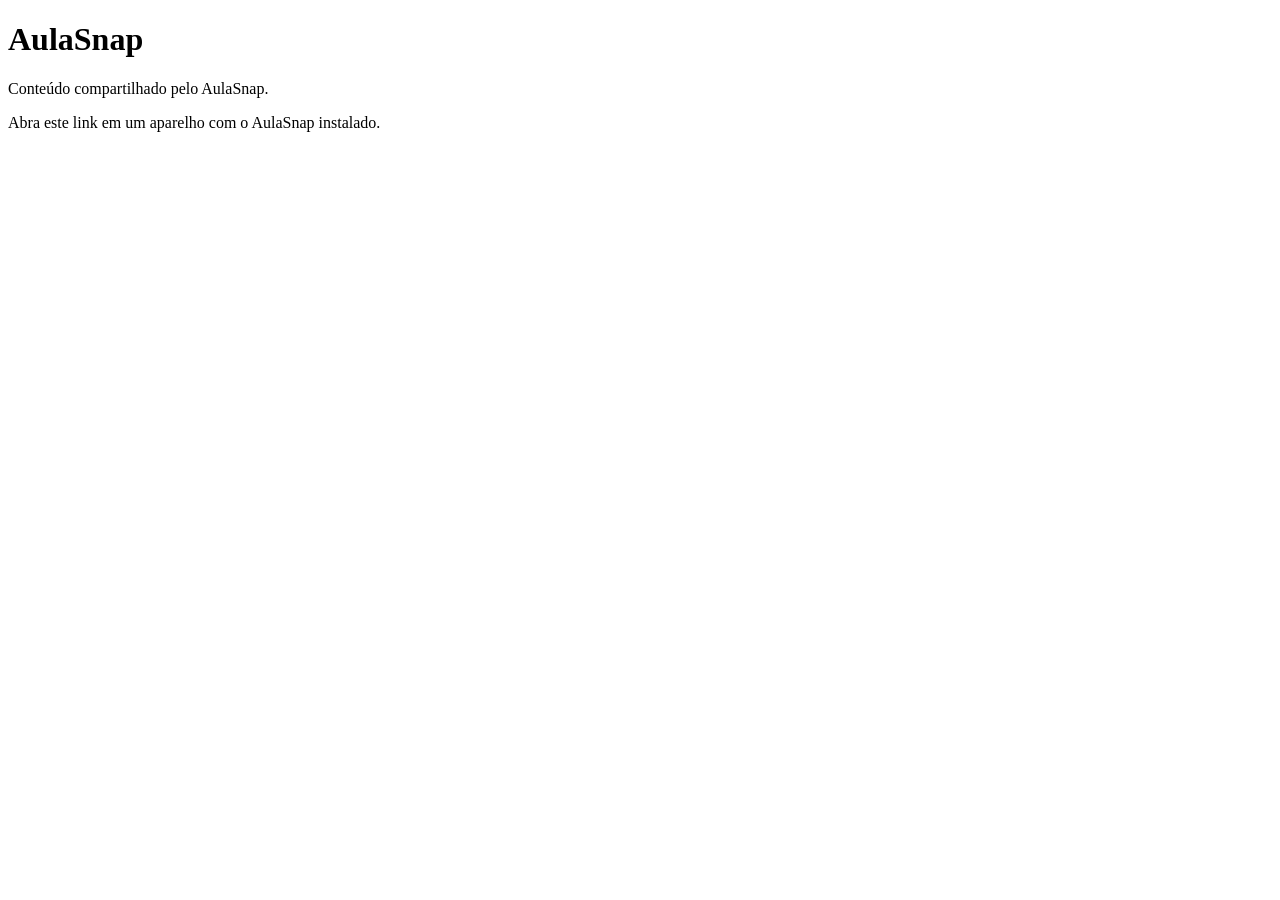
==== index.html @ 760d3a4e "Estrutura inicial para compartilhamento do app AulaSnap" ====
<!doctype html>
<html lang="pt-BR">

<head>
    <meta charset="utf-8">
    <meta name="viewport" content="width=device-width, initial-scale=1">
    <title>AulaSnap</title>
</head>

<body>
    <h1>AulaSnap</h1>
    <p>Conteúdo compartilhado pelo AulaSnap.</p>
    <p>Abra este link em um aparelho com o AulaSnap instalado.</p>
</body>

</html>
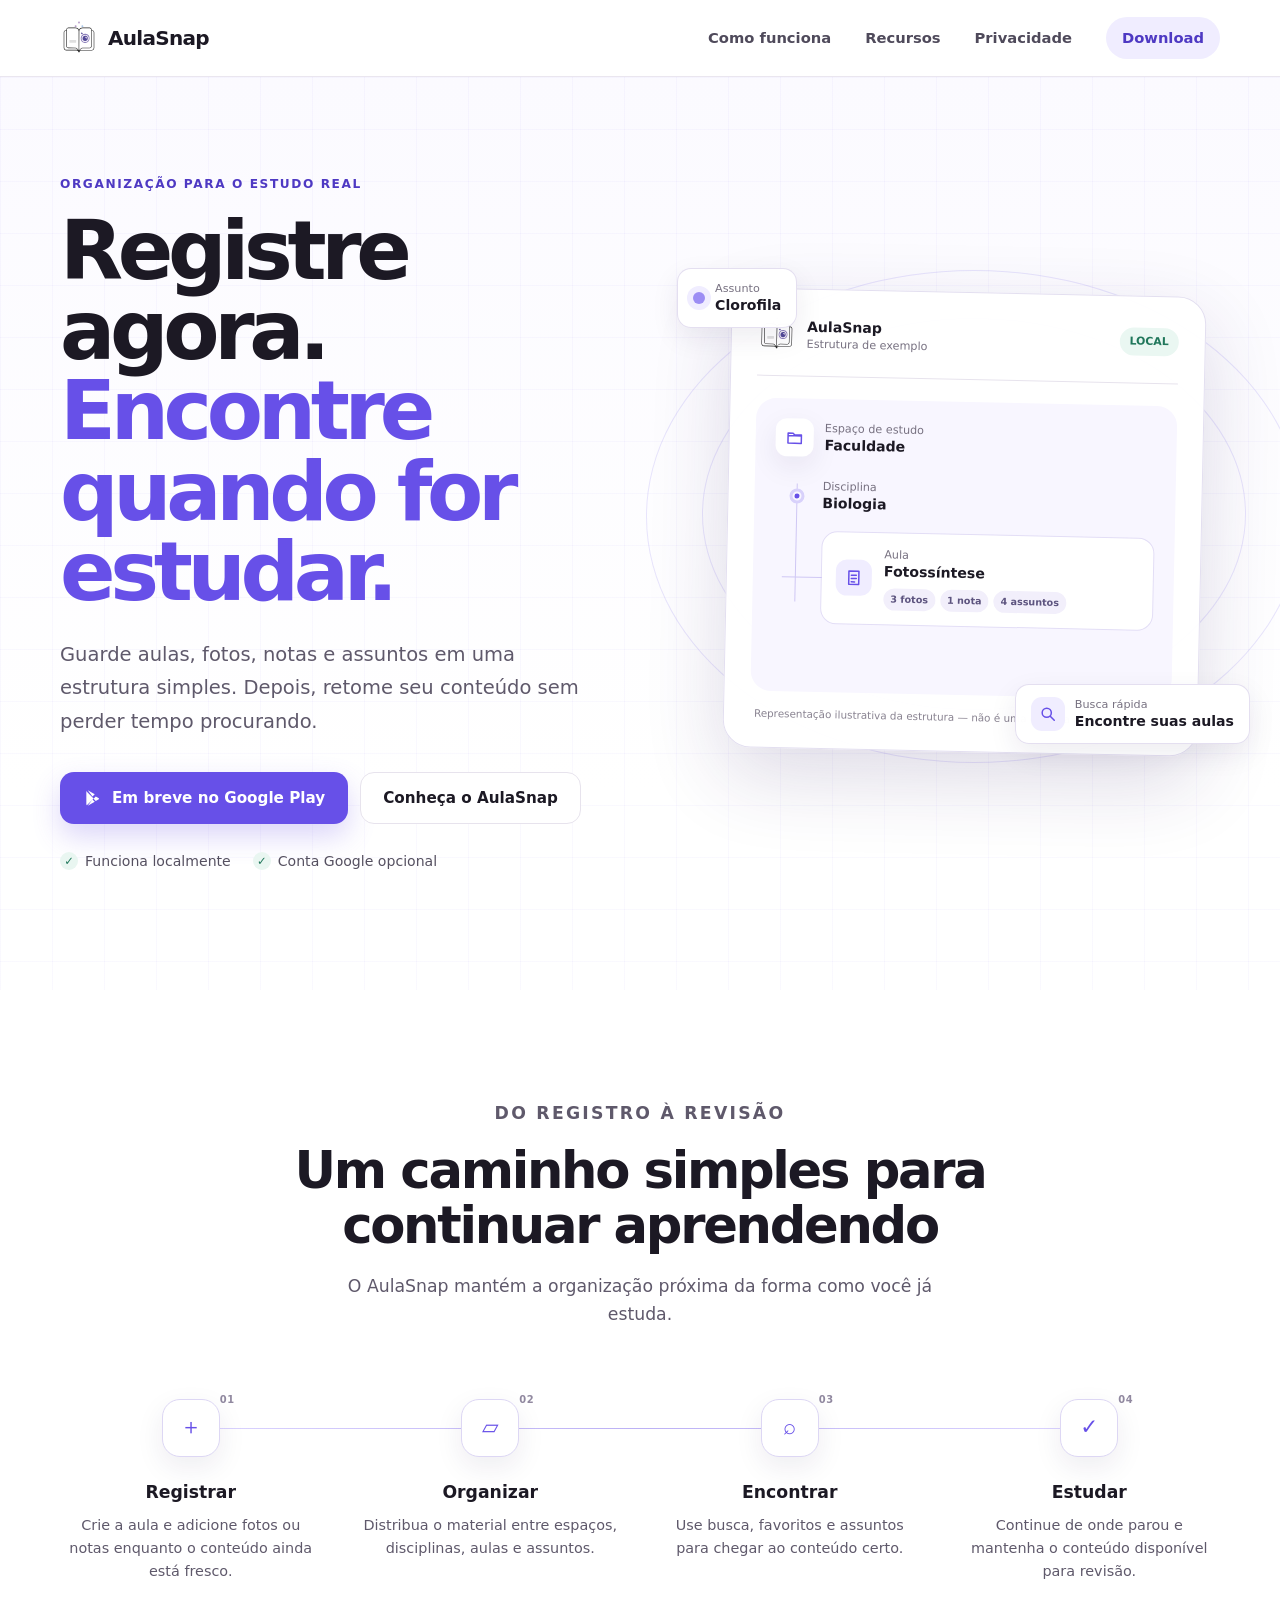
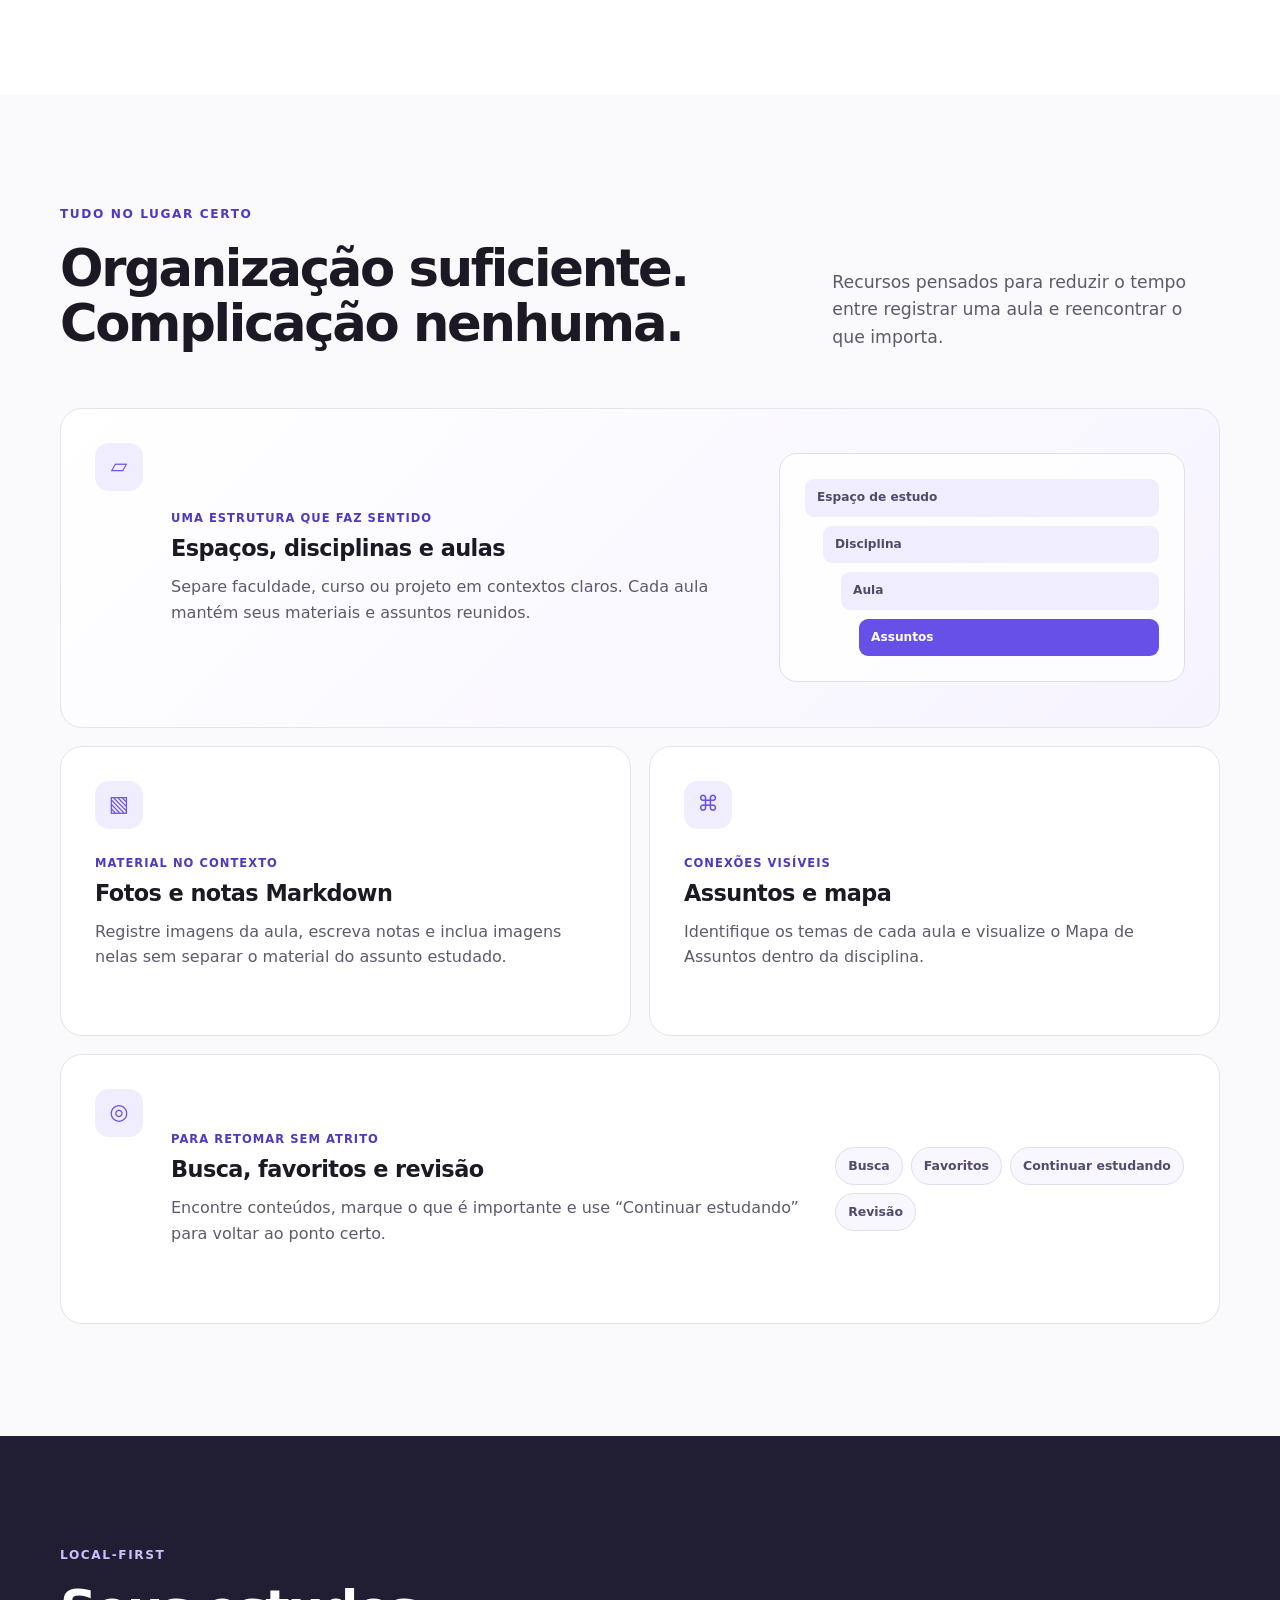
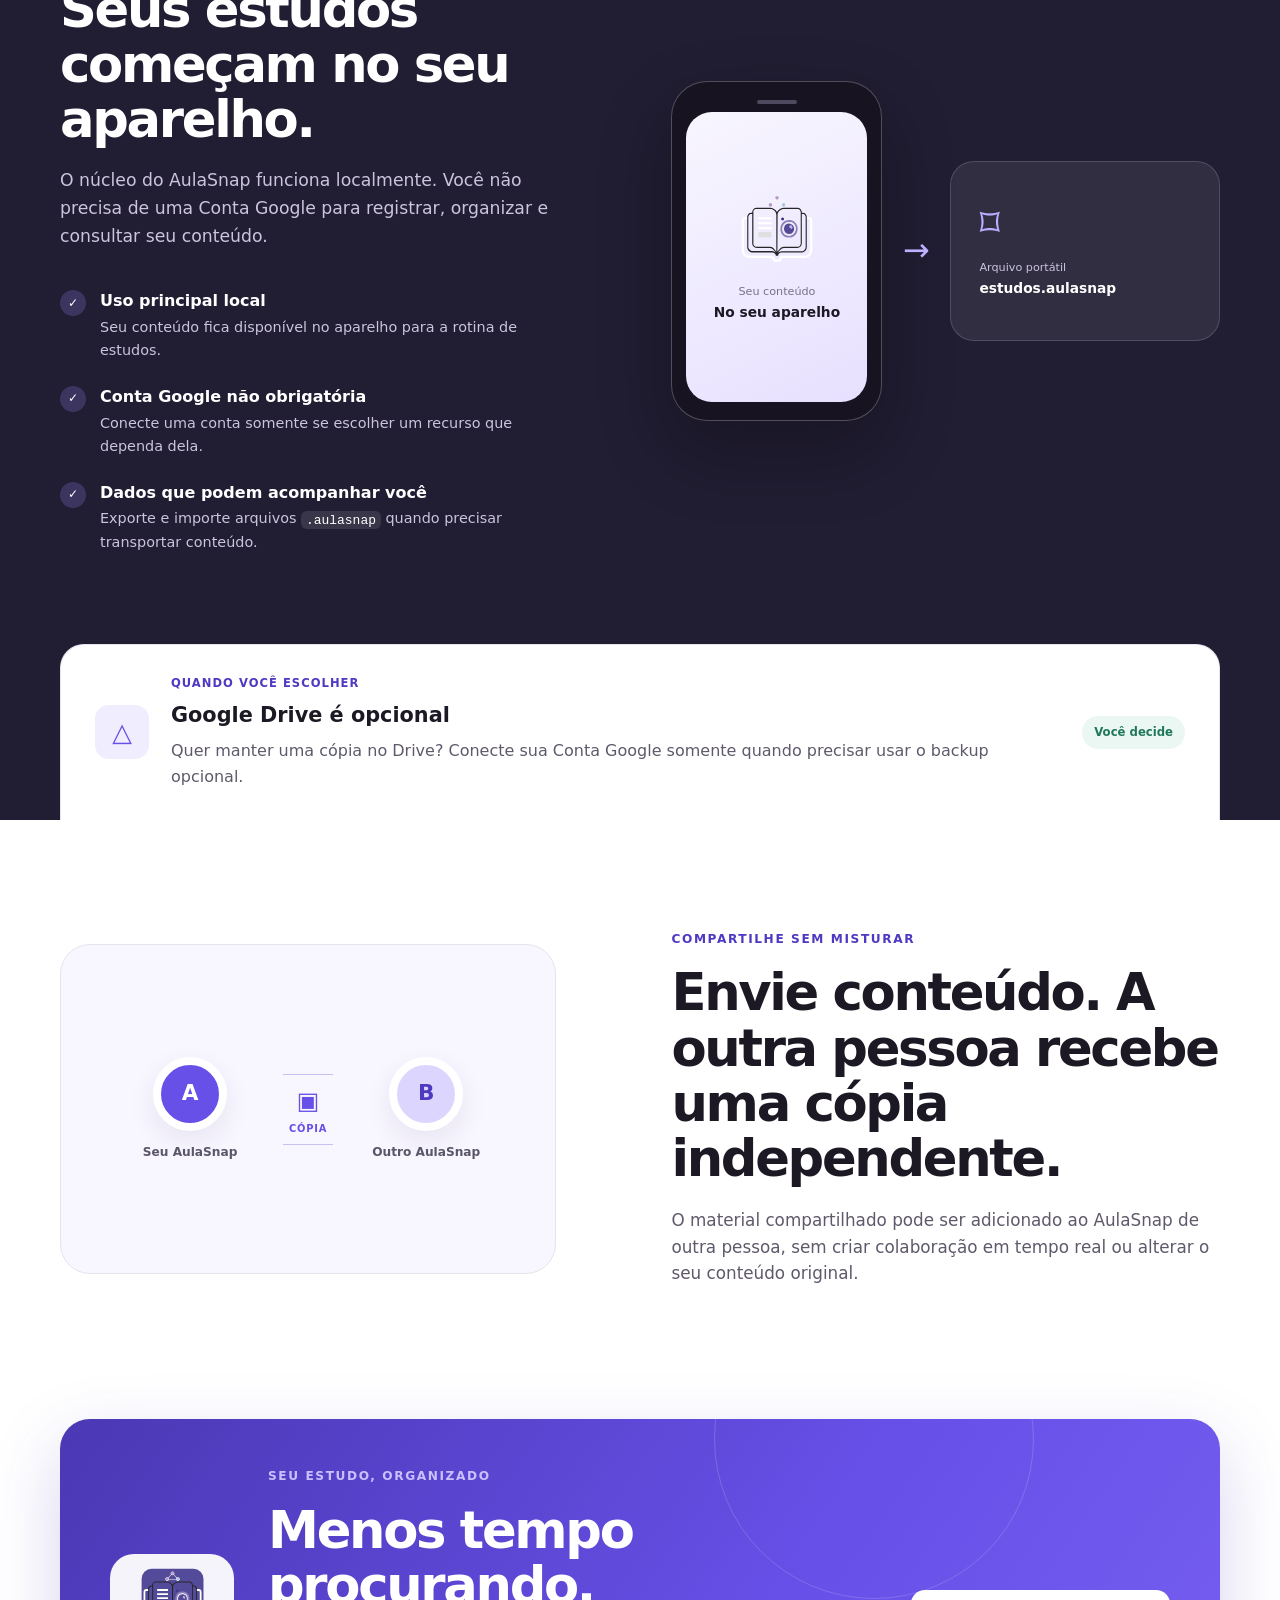
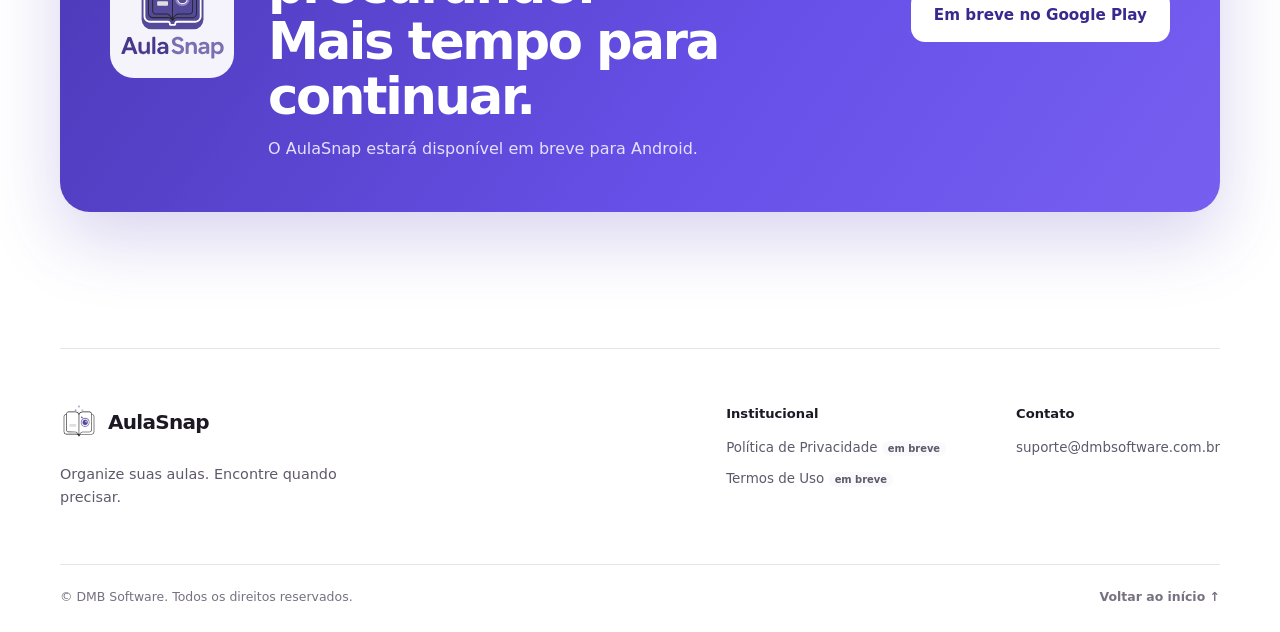
==== commit 7d4a2c68: "Cria landing page oficial do AulaSnap" ====
--- a/index.html
+++ b/index.html
@@ -1,16 +1,219 @@
 <!doctype html>
 <html lang="pt-BR">
-
 <head>
     <meta charset="utf-8">
     <meta name="viewport" content="width=device-width, initial-scale=1">
-    <title>AulaSnap</title>
+    <meta name="theme-color" content="#6750e8">
+    <meta name="description" content="AulaSnap organiza suas aulas, materiais e assuntos para você registrar rápido e encontrar tudo quando precisar estudar.">
+    <meta name="robots" content="index, follow">
+    <meta property="og:type" content="website">
+    <meta property="og:locale" content="pt_BR">
+    <meta property="og:site_name" content="AulaSnap">
+    <meta property="og:title" content="AulaSnap — Registre agora. Encontre quando for estudar.">
+    <meta property="og:description" content="Organize aulas, materiais e assuntos com simplicidade, no seu aparelho e sob o seu controle.">
+    <meta property="og:url" content="https://share.dmbsoftware.com.br/">
+    <link rel="canonical" href="https://share.dmbsoftware.com.br/">
+    <link rel="stylesheet" href="styles.css">
+    <title>AulaSnap — Suas aulas organizadas</title>
 </head>
-
 <body>
-    <h1>AulaSnap</h1>
-    <p>Conteúdo compartilhado pelo AulaSnap.</p>
-    <p>Abra este link em um aparelho com o AulaSnap instalado.</p>
+    <a class="skip-link" href="#conteudo">Pular para o conteúdo</a>
+
+    <header class="site-header">
+        <div class="container header-inner">
+            <a class="brand" href="#inicio" aria-label="AulaSnap — início">
+                <img src="s.%20titulo/SVG/Prancheta%201.svg" alt="" width="40" height="40">
+                <span>AulaSnap</span>
+            </a>
+            <nav class="site-nav" aria-label="Navegação principal">
+                <a href="#como-funciona">Como funciona</a>
+                <a href="#recursos">Recursos</a>
+                <a href="#privacidade">Privacidade</a>
+                <a class="nav-cta" href="#download">Download</a>
+            </nav>
+        </div>
+    </header>
+
+    <main id="conteudo">
+        <section class="hero" id="inicio" aria-labelledby="hero-title">
+            <div class="container hero-layout">
+                <div class="hero-copy">
+                    <p class="eyebrow">Organização para o estudo real</p>
+                    <h1 id="hero-title">Registre agora.<br><span>Encontre quando for estudar.</span></h1>
+                    <p class="hero-lead">Guarde aulas, fotos, notas e assuntos em uma estrutura simples. Depois, retome seu conteúdo sem perder tempo procurando.</p>
+                    <div class="hero-actions">
+                        <!-- Substituir por um link quando a URL oficial da Play Store estiver disponível. -->
+                        <span class="button button-primary store-cta" aria-label="AulaSnap estará disponível em breve no Google Play">
+                            <svg aria-hidden="true" viewBox="0 0 24 24"><path d="M4.6 3.2A2.4 2.4 0 0 0 4 4.9v14.2c0 .7.2 1.3.6 1.7l8.1-8.1-8.1-8.1v-1.4Zm10.7 12.3-2.6-2.6 2.6-2.8 3.2 1.9c.9.5.9 1.4 0 1.9l-3.2 1.8v-.2ZM5.7 21.3l8.4-4.8-2.7-2.7-5.7 7.5Zm8.4-13.8L5.7 2.7l5.7 7.5 2.7-2.7Z" fill="currentColor"/></svg>
+                            Em breve no Google Play
+                        </span>
+                        <a class="button button-secondary" href="#como-funciona">Conheça o AulaSnap</a>
+                    </div>
+                    <ul class="hero-notes" aria-label="Destaques">
+                        <li><span aria-hidden="true">✓</span> Funciona localmente</li>
+                        <li><span aria-hidden="true">✓</span> Conta Google opcional</li>
+                    </ul>
+                </div>
+
+                <div class="hero-visual" aria-label="Exemplo ilustrativo da organização de conteúdo no AulaSnap">
+                    <div class="orbit orbit-one" aria-hidden="true"></div>
+                    <div class="orbit orbit-two" aria-hidden="true"></div>
+                    <article class="study-preview">
+                        <div class="preview-header">
+                            <div class="preview-brand">
+                                <img src="s.%20titulo/SVG/Prancheta%201.svg" alt="" width="38" height="38">
+                                <div><strong>AulaSnap</strong><span>Estrutura de exemplo</span></div>
+                            </div>
+                            <span class="local-badge">Local</span>
+                        </div>
+                        <div class="study-space">
+                            <div class="space-heading">
+                                <span class="line-icon" aria-hidden="true">
+                                    <svg viewBox="0 0 24 24"><path d="M4 7h6l2 2h8v10H4V7Zm0 3h16"/></svg>
+                                </span>
+                                <div><span>Espaço de estudo</span><strong>Faculdade</strong></div>
+                            </div>
+                            <div class="content-tree">
+                                <div class="tree-item discipline-item">
+                                    <span class="tree-dot" aria-hidden="true"></span>
+                                    <div><span>Disciplina</span><strong>Biologia</strong></div>
+                                </div>
+                                <div class="tree-item lesson-item">
+                                    <span class="tree-line" aria-hidden="true"></span>
+                                    <span class="line-icon lesson-icon" aria-hidden="true">
+                                        <svg viewBox="0 0 24 24"><path d="M6 4h12v16H6V4Zm3 5h6m-6 4h6m-6 4h4"/></svg>
+                                    </span>
+                                    <div>
+                                        <span>Aula</span><strong>Fotossíntese</strong>
+                                        <div class="material-tags"><small>3 fotos</small><small>1 nota</small><small>4 assuntos</small></div>
+                                    </div>
+                                </div>
+                            </div>
+                        </div>
+                        <p class="preview-caption">Representação ilustrativa da estrutura — não é uma captura do aplicativo.</p>
+                    </article>
+                    <div class="floating-card floating-search" aria-hidden="true">
+                        <span class="line-icon"><svg viewBox="0 0 24 24"><circle cx="10.5" cy="10.5" r="5.5"/><path d="m15 15 4.5 4.5"/></svg></span>
+                        <div><span>Busca rápida</span><strong>Encontre suas aulas</strong></div>
+                    </div>
+                    <div class="floating-card floating-topic" aria-hidden="true">
+                        <i></i><div><span>Assunto</span><strong>Clorofila</strong></div>
+                    </div>
+                </div>
+            </div>
+        </section>
+
+        <section class="section workflow" id="como-funciona" aria-labelledby="workflow-title">
+            <div class="container">
+                <div class="section-heading centered-heading">
+                    <p class="eyebrow">Do registro à revisão</p>
+                    <h2 id="workflow-title">Um caminho simples para continuar aprendendo</h2>
+                    <p>O AulaSnap mantém a organização próxima da forma como você já estuda.</p>
+                </div>
+                <ol class="workflow-list">
+                    <li><span class="step-number">01</span><span class="step-icon" aria-hidden="true">＋</span><h3>Registrar</h3><p>Crie a aula e adicione fotos ou notas enquanto o conteúdo ainda está fresco.</p></li>
+                    <li><span class="step-number">02</span><span class="step-icon" aria-hidden="true">▱</span><h3>Organizar</h3><p>Distribua o material entre espaços, disciplinas, aulas e assuntos.</p></li>
+                    <li><span class="step-number">03</span><span class="step-icon" aria-hidden="true">⌕</span><h3>Encontrar</h3><p>Use busca, favoritos e assuntos para chegar ao conteúdo certo.</p></li>
+                    <li><span class="step-number">04</span><span class="step-icon" aria-hidden="true">✓</span><h3>Estudar</h3><p>Continue de onde parou e mantenha o conteúdo disponível para revisão.</p></li>
+                </ol>
+            </div>
+        </section>
+
+        <section class="section features" id="recursos" aria-labelledby="features-title">
+            <div class="container">
+                <div class="section-heading split-heading">
+                    <div><p class="eyebrow">Tudo no lugar certo</p><h2 id="features-title">Organização suficiente.<br>Complicação nenhuma.</h2></div>
+                    <p>Recursos pensados para reduzir o tempo entre registrar uma aula e reencontrar o que importa.</p>
+                </div>
+                <div class="feature-grid">
+                    <article class="feature-card feature-card-large">
+                        <span class="feature-icon" aria-hidden="true">▱</span>
+                        <div><p class="card-kicker">Uma estrutura que faz sentido</p><h3>Espaços, disciplinas e aulas</h3><p>Separe faculdade, curso ou projeto em contextos claros. Cada aula mantém seus materiais e assuntos reunidos.</p></div>
+                        <div class="hierarchy-visual" aria-hidden="true"><span>Espaço de estudo</span><span>Disciplina</span><span>Aula</span><span>Assuntos</span></div>
+                    </article>
+                    <article class="feature-card">
+                        <span class="feature-icon" aria-hidden="true">▧</span>
+                        <p class="card-kicker">Material no contexto</p><h3>Fotos e notas Markdown</h3><p>Registre imagens da aula, escreva notas e inclua imagens nelas sem separar o material do assunto estudado.</p>
+                    </article>
+                    <article class="feature-card">
+                        <span class="feature-icon" aria-hidden="true">⌘</span>
+                        <p class="card-kicker">Conexões visíveis</p><h3>Assuntos e mapa</h3><p>Identifique os temas de cada aula e visualize o Mapa de Assuntos dentro da disciplina.</p>
+                    </article>
+                    <article class="feature-card feature-card-wide">
+                        <span class="feature-icon" aria-hidden="true">◎</span>
+                        <div><p class="card-kicker">Para retomar sem atrito</p><h3>Busca, favoritos e revisão</h3><p>Encontre conteúdos, marque o que é importante e use “Continuar estudando” para voltar ao ponto certo.</p></div>
+                        <ul class="compact-list" aria-label="Recursos para retomar o estudo"><li>Busca</li><li>Favoritos</li><li>Continuar estudando</li><li>Revisão</li></ul>
+                    </article>
+                </div>
+            </div>
+        </section>
+
+        <section class="section privacy" id="privacidade" aria-labelledby="privacy-title">
+            <div class="container privacy-layout">
+                <div class="privacy-copy">
+                    <p class="eyebrow eyebrow-light">Local-first</p>
+                    <h2 id="privacy-title">Seus estudos começam no seu aparelho.</h2>
+                    <p class="privacy-lead">O núcleo do AulaSnap funciona localmente. Você não precisa de uma Conta Google para registrar, organizar e consultar seu conteúdo.</p>
+                    <ul class="check-list">
+                        <li><span aria-hidden="true">✓</span><div><strong>Uso principal local</strong><p>Seu conteúdo fica disponível no aparelho para a rotina de estudos.</p></div></li>
+                        <li><span aria-hidden="true">✓</span><div><strong>Conta Google não obrigatória</strong><p>Conecte uma conta somente se escolher um recurso que dependa dela.</p></div></li>
+                        <li><span aria-hidden="true">✓</span><div><strong>Dados que podem acompanhar você</strong><p>Exporte e importe arquivos <code>.aulasnap</code> quando precisar transportar conteúdo.</p></div></li>
+                    </ul>
+                </div>
+                <div class="data-visual" aria-label="Ilustração de um arquivo AulaSnap saindo do aparelho">
+                    <div class="phone-shape" aria-hidden="true"><i></i><div><img src="s.%20titulo/SVG/Prancheta%201.svg" alt="" width="74" height="74"><span>Seu conteúdo</span><strong>No seu aparelho</strong></div></div>
+                    <div class="transfer-arrow" aria-hidden="true">→</div>
+                    <div class="file-shape"><span class="file-icon" aria-hidden="true">⌑</span><small>Arquivo portátil</small><strong>estudos.aulasnap</strong></div>
+                </div>
+            </div>
+            <div class="container">
+                <aside class="drive-callout" aria-labelledby="drive-title">
+                    <span class="drive-icon" aria-hidden="true">△</span>
+                    <div><p class="card-kicker">Quando você escolher</p><h3 id="drive-title">Google Drive é opcional</h3><p>Quer manter uma cópia no Drive? Conecte sua Conta Google somente quando precisar usar o backup opcional.</p></div>
+                    <span class="optional-label">Você decide</span>
+                </aside>
+            </div>
+        </section>
+
+        <section class="section sharing" aria-labelledby="sharing-title">
+            <div class="container sharing-layout">
+                <div class="sharing-visual" aria-hidden="true">
+                    <div class="share-person"><span>A</span><small>Seu AulaSnap</small></div>
+                    <div class="copy-route"><i></i><b>▣</b><small>Cópia</small><i></i></div>
+                    <div class="share-person share-person-two"><span>B</span><small>Outro AulaSnap</small></div>
+                </div>
+                <div class="sharing-copy">
+                    <p class="eyebrow">Compartilhe sem misturar</p>
+                    <h2 id="sharing-title">Envie conteúdo. A outra pessoa recebe uma cópia independente.</h2>
+                    <p>O material compartilhado pode ser adicionado ao AulaSnap de outra pessoa, sem criar colaboração em tempo real ou alterar o seu conteúdo original.</p>
+                </div>
+            </div>
+        </section>
+
+        <section class="section final-cta" id="download" aria-labelledby="download-title">
+            <div class="container">
+                <div class="cta-panel">
+                    <img src="c.%20%20titulo/SVG/Prancheta%201.svg" alt="AulaSnap" width="126" height="126">
+                    <div><p class="eyebrow eyebrow-light">Seu estudo, organizado</p><h2 id="download-title">Menos tempo procurando.<br>Mais tempo para continuar.</h2><p>O AulaSnap estará disponível em breve para Android.</p></div>
+                    <!-- Substituir por um link quando a URL oficial da Play Store estiver disponível. -->
+                    <span class="button button-light store-cta">Em breve no Google Play</span>
+                </div>
+            </div>
+        </section>
+    </main>
+
+    <footer class="site-footer">
+        <div class="container footer-main">
+            <div class="footer-brand">
+                <a class="brand" href="#inicio" aria-label="AulaSnap — voltar ao início"><img src="s.%20titulo/SVG/Prancheta%201.svg" alt="" width="40" height="40"><span>AulaSnap</span></a>
+                <p>Organize suas aulas. Encontre quando precisar.</p>
+            </div>
+            <div class="footer-links" aria-label="Links institucionais">
+                <div><strong>Institucional</strong><span aria-disabled="true">Política de Privacidade <small>em breve</small></span><span aria-disabled="true">Termos de Uso <small>em breve</small></span></div>
+                <div><strong>Contato</strong><a href="mailto:suporte@dmbsoftware.com.br">suporte@dmbsoftware.com.br</a></div>
+            </div>
+        </div>
+        <div class="container footer-bottom"><p>© DMB Software. Todos os direitos reservados.</p><a href="#inicio">Voltar ao início <span aria-hidden="true">↑</span></a></div>
+    </footer>
 </body>
-
-</html>+</html>
--- a/styles.css
+++ b/styles.css
@@ -0,0 +1,380 @@
+:root {
+    --brand: #6750e8;
+    --brand-dark: #4e39c3;
+    --brand-deep: #38298e;
+    --brand-soft: #f0edff;
+    --brand-pale: #f8f6ff;
+    --ink: #1c1924;
+    --ink-soft: #5f596b;
+    --line: #e7e3ed;
+    --surface: #fff;
+    --surface-soft: #faf9fc;
+    --dark: #211d32;
+    --dark-soft: #cbc4dc;
+    --green: #20775b;
+    --shadow-sm: 0 10px 28px rgba(39, 29, 73, .08);
+    --shadow-lg: 0 28px 80px rgba(48, 34, 97, .16);
+    --radius: 22px;
+    --container: 1160px;
+}
+
+*, *::before, *::after { box-sizing: border-box; }
+html { scroll-behavior: smooth; scroll-padding-top: 88px; }
+body {
+    margin: 0;
+    color: var(--ink);
+    background: var(--surface);
+    font-family: Inter, ui-sans-serif, system-ui, -apple-system, BlinkMacSystemFont, "Segoe UI", sans-serif;
+    font-size: 16px;
+    line-height: 1.6;
+    -webkit-font-smoothing: antialiased;
+}
+img, svg { display: block; }
+img { max-width: 100%; }
+a { color: inherit; text-decoration: none; }
+p, h1, h2, h3 { margin-top: 0; }
+p:last-child { margin-bottom: 0; }
+ul, ol { margin: 0; padding: 0; }
+code {
+    padding: .14em .38em;
+    border-radius: 6px;
+    color: #fff;
+    background: rgba(255, 255, 255, .11);
+    font-family: ui-monospace, SFMono-Regular, Consolas, monospace;
+    font-size: .9em;
+}
+:focus-visible { outline: 3px solid #9d8dff; outline-offset: 4px; }
+
+.skip-link {
+    position: fixed;
+    z-index: 1000;
+    top: 12px;
+    left: 12px;
+    padding: 10px 16px;
+    border-radius: 10px;
+    color: #fff;
+    background: var(--brand-deep);
+    transform: translateY(-160%);
+    transition: transform 160ms ease;
+}
+.skip-link:focus { transform: translateY(0); }
+.container { width: min(calc(100% - 40px), var(--container)); margin-inline: auto; }
+.section { padding: 112px 0; }
+.eyebrow {
+    margin-bottom: 18px;
+    color: var(--brand-dark);
+    font-size: .76rem;
+    font-weight: 800;
+    letter-spacing: .13em;
+    line-height: 1.3;
+    text-transform: uppercase;
+}
+.eyebrow-light { color: #c9c0ff; }
+.section-heading h2, .sharing-copy h2, .privacy-copy h2, .cta-panel h2 {
+    margin-bottom: 20px;
+    font-size: clamp(2rem, 4vw, 3.6rem);
+    line-height: 1.08;
+    letter-spacing: -.045em;
+}
+.section-heading > p, .section-heading > div + p { color: var(--ink-soft); font-size: 1.08rem; }
+.centered-heading { max-width: 720px; margin: 0 auto 70px; text-align: center; }
+.centered-heading > p:last-child { max-width: 590px; margin-inline: auto; }
+.split-heading {
+    display: grid;
+    grid-template-columns: minmax(0, 1.25fr) minmax(280px, .7fr);
+    gap: 80px;
+    align-items: end;
+    margin-bottom: 56px;
+}
+.split-heading h2 { margin-bottom: 0; }
+
+/* Header */
+.site-header {
+    position: sticky;
+    z-index: 100;
+    top: 0;
+    border-bottom: 1px solid rgba(231, 227, 237, .88);
+    background: rgba(255, 255, 255, .92);
+    backdrop-filter: blur(14px);
+}
+.header-inner { display: flex; min-height: 76px; align-items: center; justify-content: space-between; gap: 30px; }
+.brand { display: inline-flex; align-items: center; gap: 10px; font-size: 1.25rem; font-weight: 820; letter-spacing: -.035em; }
+.brand img { width: 38px; height: 38px; object-fit: contain; }
+.site-nav { display: flex; align-items: center; gap: clamp(18px, 3vw, 34px); color: #4f4a5b; font-size: .92rem; font-weight: 650; }
+.site-nav a { transition: color 160ms ease, background-color 160ms ease; }
+.site-nav a:hover { color: var(--brand-dark); }
+.site-nav .nav-cta { padding: 9px 16px; border-radius: 999px; color: var(--brand-dark); background: var(--brand-soft); }
+.site-nav .nav-cta:hover { color: #fff; background: var(--brand); }
+
+/* Hero */
+.hero {
+    position: relative;
+    overflow: hidden;
+    padding: 100px 0 118px;
+    background:
+        linear-gradient(90deg, rgba(103, 80, 232, .035) 1px, transparent 1px),
+        linear-gradient(rgba(103, 80, 232, .035) 1px, transparent 1px),
+        linear-gradient(180deg, #fbfaff 0%, #fff 78%);
+    background-size: 52px 52px, 52px 52px, auto;
+}
+.hero-layout {
+    position: relative;
+    display: grid;
+    grid-template-columns: minmax(0, 1.03fr) minmax(420px, .97fr);
+    gap: clamp(60px, 8vw, 104px);
+    align-items: center;
+}
+.hero-copy { position: relative; z-index: 2; }
+.hero h1 {
+    max-width: 780px;
+    margin-bottom: 26px;
+    font-size: clamp(3rem, 6.4vw, 5.35rem);
+    font-weight: 820;
+    line-height: .98;
+    letter-spacing: -.065em;
+}
+.hero h1 span { color: var(--brand); }
+.hero-lead { max-width: 625px; margin-bottom: 34px; color: var(--ink-soft); font-size: clamp(1.05rem, 1.8vw, 1.22rem); line-height: 1.7; }
+.hero-actions { display: flex; flex-wrap: wrap; gap: 12px; align-items: center; }
+.button {
+    display: inline-flex;
+    min-height: 52px;
+    align-items: center;
+    justify-content: center;
+    gap: 9px;
+    padding: 13px 22px;
+    border: 1px solid transparent;
+    border-radius: 14px;
+    font-size: .95rem;
+    font-weight: 750;
+    line-height: 1.2;
+}
+.button svg { width: 20px; height: 20px; }
+a.button { transition: color 160ms ease, border-color 160ms ease, background-color 160ms ease, transform 160ms ease; }
+a.button:hover { transform: translateY(-2px); }
+.button-primary { color: #fff; background: var(--brand); box-shadow: 0 12px 28px rgba(103, 80, 232, .24); }
+.button-secondary { border-color: var(--line); color: var(--ink); background: #fff; }
+.button-secondary:hover { border-color: #c8bee9; color: var(--brand-dark); }
+.store-cta { cursor: default; user-select: none; }
+.hero-notes { display: flex; flex-wrap: wrap; gap: 22px; margin-top: 26px; color: #555060; font-size: .88rem; list-style: none; }
+.hero-notes li { display: flex; align-items: center; gap: 7px; }
+.hero-notes li > span { display: grid; width: 18px; height: 18px; place-items: center; border-radius: 50%; color: var(--green); background: #e9f6f1; font-size: .72rem; font-weight: 900; }
+
+.hero-visual { position: relative; min-height: 530px; }
+.orbit { position: absolute; border: 1px solid rgba(103, 80, 232, .14); border-radius: 50%; }
+.orbit-one { inset: 2% -16% 5% -12%; }
+.orbit-two { inset: 11% -5% 15% -1%; }
+.study-preview {
+    position: absolute;
+    z-index: 2;
+    inset: 32px 18px 38px 20px;
+    display: flex;
+    flex-direction: column;
+    padding: 26px;
+    border: 1px solid #e3dff0;
+    border-radius: 28px;
+    background: rgba(255, 255, 255, .97);
+    box-shadow: var(--shadow-lg);
+    transform: rotate(1.2deg);
+}
+.preview-header { display: flex; align-items: center; justify-content: space-between; gap: 16px; padding-bottom: 22px; border-bottom: 1px solid var(--line); }
+.preview-brand, .space-heading { display: flex; align-items: center; gap: 11px; }
+.preview-brand img { width: 38px; height: 38px; }
+.preview-brand div, .space-heading div, .tree-item > div, .floating-card div { display: flex; flex-direction: column; }
+.preview-brand strong, .space-heading strong, .tree-item strong, .floating-card strong { font-size: .88rem; line-height: 1.35; }
+.preview-brand span, .space-heading div span, .tree-item > div > span, .floating-card div span { color: #777181; font-size: .7rem; line-height: 1.35; }
+.local-badge { padding: 5px 10px; border-radius: 999px; color: var(--green); background: #eaf7f2; font-size: .68rem; font-weight: 800; text-transform: uppercase; }
+.study-space { flex: 1; margin-top: 22px; padding: 20px; border-radius: 20px; background: var(--brand-pale); }
+.line-icon { display: grid; flex: 0 0 auto; width: 38px; height: 38px; place-items: center; border-radius: 11px; color: var(--brand); background: #fff; box-shadow: var(--shadow-sm); }
+.line-icon svg { width: 20px; height: 20px; fill: none; stroke: currentColor; stroke-linecap: round; stroke-linejoin: round; stroke-width: 1.8; }
+.content-tree { position: relative; margin: 22px 0 0 18px; padding-left: 30px; }
+.content-tree::before { position: absolute; top: 5px; bottom: 22px; left: 4px; width: 1px; background: #cfc7f4; content: ""; }
+.tree-item { position: relative; display: flex; align-items: center; gap: 12px; }
+.tree-dot { position: absolute; left: -30px; width: 9px; height: 9px; border: 2px solid var(--brand-pale); border-radius: 50%; background: var(--brand); box-shadow: 0 0 0 3px #d8d1fb; }
+.lesson-item { margin-top: 18px; padding: 14px; border: 1px solid #e3def6; border-radius: 16px; background: #fff; }
+.tree-line { position: absolute; top: 50%; left: -40px; width: 40px; height: 1px; background: #cfc7f4; }
+.lesson-icon { width: 36px; height: 36px; box-shadow: none; background: var(--brand-soft); }
+.material-tags { display: flex; flex-wrap: wrap; gap: 5px; margin-top: 7px; }
+.material-tags small { padding: 3px 7px; border-radius: 999px; color: #5d547f; background: #f2effb; font-size: .6rem; font-weight: 700; }
+.preview-caption { margin: 15px 4px 0; color: #898391; font-size: .65rem; line-height: 1.4; }
+.floating-card { position: absolute; z-index: 3; display: flex; align-items: center; gap: 10px; padding: 12px 15px; border: 1px solid rgba(226, 220, 239, .9); border-radius: 14px; background: rgba(255, 255, 255, .98); box-shadow: var(--shadow-sm); }
+.floating-card strong { white-space: nowrap; }
+.floating-card .line-icon { width: 34px; height: 34px; background: var(--brand-soft); box-shadow: none; }
+.floating-search { right: -30px; bottom: 46px; }
+.floating-topic { top: 8px; left: -30px; }
+.floating-topic i { width: 12px; height: 12px; border-radius: 50%; background: #9c8df4; box-shadow: 0 0 0 6px var(--brand-soft); }
+
+/* Workflow */
+.workflow-list { position: relative; display: grid; grid-template-columns: repeat(4, 1fr); gap: 38px; list-style: none; }
+.workflow-list::before { position: absolute; top: 29px; right: 11%; left: 11%; height: 1px; background: linear-gradient(90deg, #dcd5ff, #bcb1f5, #dcd5ff); content: ""; }
+.workflow-list li { position: relative; text-align: center; }
+.step-number { position: absolute; top: -7px; right: calc(50% - 44px); color: #9189a0; font-size: .62rem; font-weight: 850; letter-spacing: .06em; }
+.step-icon { position: relative; display: grid; width: 58px; height: 58px; margin: 0 auto 22px; place-items: center; border: 1px solid #ddd7f4; border-radius: 18px; color: var(--brand); background: #fff; box-shadow: var(--shadow-sm); font-size: 1.35rem; font-weight: 500; }
+.workflow-list h3 { margin-bottom: 8px; font-size: 1.08rem; }
+.workflow-list p { margin-bottom: 0; color: var(--ink-soft); font-size: .9rem; }
+
+/* Features */
+.features { background: var(--surface-soft); }
+.feature-grid { display: grid; grid-template-columns: repeat(2, minmax(0, 1fr)); gap: 18px; }
+.feature-card { min-height: 290px; padding: 34px; border: 1px solid var(--line); border-radius: var(--radius); background: #fff; }
+.feature-card h3 { margin-bottom: 12px; font-size: 1.4rem; line-height: 1.25; letter-spacing: -.025em; }
+.feature-card p:last-child { color: var(--ink-soft); }
+.feature-icon, .drive-icon { display: grid; width: 48px; height: 48px; margin-bottom: 26px; place-items: center; border-radius: 14px; color: var(--brand); background: var(--brand-soft); font-size: 1.35rem; }
+.card-kicker { margin-bottom: 8px; color: var(--brand-dark) !important; font-size: .72rem; font-weight: 800; letter-spacing: .09em; line-height: 1.4; text-transform: uppercase; }
+.feature-card-large { display: grid; min-height: 320px; grid-column: 1 / -1; grid-template-columns: auto minmax(0, 1fr) minmax(280px, .7fr); gap: 28px; align-items: center; background: linear-gradient(135deg, #fff, #f6f3ff); }
+.feature-card-large .feature-icon, .feature-card-wide .feature-icon { align-self: start; }
+.hierarchy-visual { display: flex; flex-direction: column; align-items: flex-start; gap: 9px; padding: 25px; border: 1px solid #e1dcf2; border-radius: 18px; background: rgba(255, 255, 255, .8); }
+.hierarchy-visual span { width: calc(100% - var(--indent, 0px)); margin-left: var(--indent, 0px); padding: 9px 12px; border-radius: 9px; color: #514a67; background: var(--brand-soft); font-size: .76rem; font-weight: 720; }
+.hierarchy-visual span:nth-child(2) { --indent: 18px; }
+.hierarchy-visual span:nth-child(3) { --indent: 36px; }
+.hierarchy-visual span:nth-child(4) { --indent: 54px; color: #fff; background: var(--brand); }
+.feature-card-wide { display: grid; min-height: 270px; grid-column: 1 / -1; grid-template-columns: auto minmax(0, 1fr) minmax(250px, .55fr); gap: 28px; align-items: center; }
+.compact-list { display: flex; flex-wrap: wrap; gap: 8px; list-style: none; }
+.compact-list li { padding: 8px 12px; border: 1px solid #e2ddf1; border-radius: 999px; color: #534b69; background: var(--brand-pale); font-size: .78rem; font-weight: 680; }
+
+/* Local-first */
+.privacy { padding-bottom: 0; color: #fff; background: var(--dark); }
+.privacy-layout { display: grid; grid-template-columns: minmax(0, .95fr) minmax(420px, 1.05fr); gap: clamp(60px, 9vw, 120px); align-items: center; }
+.privacy-lead { max-width: 620px; margin-bottom: 38px; color: var(--dark-soft); font-size: 1.08rem; }
+.check-list { display: grid; gap: 22px; list-style: none; }
+.check-list li { display: flex; gap: 14px; align-items: flex-start; }
+.check-list li > span { display: grid; flex: 0 0 auto; width: 26px; height: 26px; margin-top: 2px; place-items: center; border-radius: 50%; background: rgba(157, 141, 255, .22); font-size: .76rem; font-weight: 900; }
+.check-list strong { display: block; margin-bottom: 2px; }
+.check-list p { color: var(--dark-soft); font-size: .9rem; }
+.data-visual { display: grid; grid-template-columns: .9fr 68px 1.15fr; align-items: center; }
+.phone-shape { min-height: 340px; padding: 14px; border: 1px solid rgba(255, 255, 255, .25); border-radius: 36px; background: #171321; box-shadow: 0 30px 70px rgba(0, 0, 0, .25); }
+.phone-shape > i { display: block; width: 40px; height: 4px; margin: 4px auto 8px; border-radius: 999px; background: #4f4960; }
+.phone-shape > div { display: flex; height: 290px; flex-direction: column; align-items: center; justify-content: center; border-radius: 26px; color: var(--ink); background: linear-gradient(155deg, #f8f6ff, #e7e0ff); text-align: center; }
+.phone-shape img { width: 74px; height: 74px; margin-bottom: 18px; }
+.phone-shape span, .file-shape small { color: #777181; font-size: .7rem; }
+.phone-shape strong, .file-shape strong { font-size: .86rem; }
+.transfer-arrow { color: #bdb2ff; font-size: 2rem; text-align: center; }
+.file-shape { display: flex; min-height: 180px; flex-direction: column; align-items: flex-start; justify-content: center; padding: 28px; border: 1px solid rgba(255, 255, 255, .15); border-radius: 24px; background: rgba(255, 255, 255, .08); }
+.file-icon { margin-bottom: 16px; color: #b9adff; font-size: 2.5rem; line-height: 1; }
+.file-shape small { color: var(--dark-soft); }
+.file-shape strong { max-width: 100%; overflow-wrap: anywhere; color: #fff; }
+.drive-callout { display: grid; grid-template-columns: auto 1fr auto; gap: 22px; align-items: center; margin-top: 90px; padding: 30px 34px; border: 1px solid var(--line); border-bottom: 0; border-radius: 24px 24px 0 0; color: var(--ink); background: #fff; }
+.drive-icon { width: 54px; height: 54px; margin-bottom: 0; font-size: 1.6rem; }
+.drive-callout h3 { margin-bottom: 6px; font-size: 1.3rem; }
+.drive-callout p:last-child { color: var(--ink-soft); }
+.optional-label { padding: 7px 12px; border-radius: 999px; color: var(--green); background: #eaf7f2; font-size: .73rem; font-weight: 800; white-space: nowrap; }
+
+/* Sharing */
+.sharing-layout { display: grid; grid-template-columns: minmax(380px, .95fr) minmax(0, 1.05fr); gap: clamp(60px, 9vw, 120px); align-items: center; }
+.sharing-visual { display: grid; grid-template-columns: 1fr auto 1fr; align-items: center; min-height: 330px; padding: 36px; border: 1px solid var(--line); border-radius: 30px; background: var(--brand-pale); }
+.share-person { display: flex; flex-direction: column; align-items: center; gap: 12px; color: #5b5568; text-align: center; }
+.share-person > span { display: grid; width: 74px; height: 74px; place-items: center; border: 8px solid #fff; border-radius: 50%; color: #fff; background: var(--brand); box-shadow: var(--shadow-sm); font-size: 1.35rem; font-weight: 800; }
+.share-person small { font-size: .76rem; font-weight: 700; }
+.share-person-two > span { color: var(--brand-dark); background: #dcd6ff; }
+.copy-route { display: flex; flex-direction: column; align-items: center; color: var(--brand); }
+.copy-route i { width: 50px; height: 1px; margin: 7px 0; background: #c8c0f3; }
+.copy-route b { font-size: 1.5rem; }
+.copy-route small { font-size: .62rem; font-weight: 800; letter-spacing: .08em; text-transform: uppercase; }
+.sharing-copy p:last-child { max-width: 620px; color: var(--ink-soft); font-size: 1.05rem; }
+
+/* CTA and footer */
+.final-cta { padding-top: 20px; }
+.cta-panel { position: relative; display: grid; grid-template-columns: auto minmax(0, 1fr) auto; gap: 34px; align-items: center; overflow: hidden; padding: 50px; border-radius: 30px; color: #fff; background: linear-gradient(125deg, #4a38b4, #6750e8 60%, #765ff0); box-shadow: 0 26px 70px rgba(76, 55, 183, .22); }
+.cta-panel::after { position: absolute; top: -140px; right: 16%; width: 320px; height: 320px; border: 1px solid rgba(255, 255, 255, .16); border-radius: 50%; content: ""; }
+.cta-panel > img { position: relative; z-index: 1; width: 124px; height: 124px; padding: 8px; border-radius: 24px; background: rgba(255, 255, 255, .94); object-fit: contain; }
+.cta-panel > div, .cta-panel > .button { position: relative; z-index: 1; }
+.cta-panel h2 { margin-bottom: 12px; font-size: clamp(2rem, 4vw, 3.2rem); }
+.cta-panel p:last-child { color: #e5e0ff; }
+.button-light { color: var(--brand-deep); background: #fff; white-space: nowrap; }
+.site-footer { padding-top: 24px; }
+.footer-main { display: flex; justify-content: space-between; gap: 60px; padding-top: 54px; padding-bottom: 54px; border-top: 1px solid var(--line); }
+.footer-brand > p { max-width: 300px; margin: 15px 0 0; color: var(--ink-soft); font-size: .9rem; }
+.footer-links { display: grid; grid-template-columns: repeat(2, auto); gap: 70px; }
+.footer-links > div { display: flex; flex-direction: column; align-items: flex-start; gap: 10px; }
+.footer-links strong { margin-bottom: 3px; font-size: .82rem; }
+.footer-links a, .footer-links span { color: var(--ink-soft); font-size: .84rem; }
+.footer-links a:hover { color: var(--brand-dark); text-decoration: underline; text-underline-offset: 3px; }
+.footer-links small { padding: 2px 6px; border-radius: 999px; background: var(--surface-soft); font-size: .62rem; font-weight: 700; }
+.footer-bottom { display: flex; align-items: center; justify-content: space-between; gap: 30px; padding-top: 22px; padding-bottom: 26px; border-top: 1px solid var(--line); color: #777181; font-size: .78rem; }
+.footer-bottom p { margin: 0; }
+.footer-bottom a { font-weight: 700; }
+.footer-bottom a:hover { color: var(--brand-dark); }
+
+@media (max-width: 980px) {
+    .section { padding: 90px 0; }
+    .hero { padding-top: 76px; }
+    .hero-layout, .privacy-layout, .sharing-layout { grid-template-columns: 1fr; }
+    .hero-copy { max-width: 760px; }
+    .hero-visual { width: min(100%, 600px); margin-inline: auto; }
+    .workflow-list { grid-template-columns: repeat(2, 1fr); gap: 52px 30px; }
+    .workflow-list::before { display: none; }
+    .feature-card-large, .feature-card-wide { grid-template-columns: auto minmax(0, 1fr); }
+    .hierarchy-visual, .compact-list { grid-column: 2; }
+    .privacy-layout, .sharing-layout { gap: 70px; }
+    .data-visual, .sharing-visual { width: min(100%, 620px); margin-inline: auto; }
+    .sharing-copy { max-width: 720px; }
+    .cta-panel { grid-template-columns: auto 1fr; }
+    .cta-panel .button { grid-column: 2; justify-self: start; }
+}
+
+@media (max-width: 760px) {
+    .container { width: min(calc(100% - 32px), var(--container)); }
+    .header-inner { min-height: 68px; }
+    .site-nav a:not(.nav-cta) { display: none; }
+    .site-nav .nav-cta { padding: 8px 14px; }
+    .hero { padding: 64px 0 88px; background-size: 38px 38px, 38px 38px, auto; }
+    .hero-layout { gap: 58px; }
+    .hero h1 { font-size: clamp(2.75rem, 13vw, 4.6rem); }
+    .hero-visual { min-height: 490px; }
+    .study-preview { inset: 24px 6px 42px; padding: 20px; }
+    .floating-search { right: -4px; }
+    .floating-topic { left: -4px; }
+    .split-heading { grid-template-columns: 1fr; gap: 18px; }
+    .feature-grid { grid-template-columns: 1fr; }
+    .feature-card-large, .feature-card-wide { grid-column: auto; grid-template-columns: 1fr; }
+    .feature-card-large .feature-icon, .feature-card-wide .feature-icon { margin-bottom: 0; }
+    .hierarchy-visual, .compact-list { grid-column: auto; }
+    .drive-callout { grid-template-columns: auto 1fr; }
+    .optional-label { grid-column: 2; justify-self: start; }
+    .cta-panel { grid-template-columns: 1fr; padding: 38px; }
+    .cta-panel > img { width: 104px; height: 104px; }
+    .cta-panel .button { grid-column: auto; }
+    .footer-main { flex-direction: column; }
+}
+
+@media (max-width: 560px) {
+    .section { padding: 72px 0; }
+    .brand { font-size: 1.12rem; }
+    .brand img { width: 34px; height: 34px; }
+    .hero-actions { align-items: stretch; flex-direction: column; }
+    .hero-actions .button { width: 100%; }
+    .hero-notes { align-items: flex-start; flex-direction: column; gap: 10px; }
+    .hero-visual { min-height: 510px; }
+    .preview-header { align-items: flex-start; }
+    .study-preview { inset-inline: 0; }
+    .study-space { padding: 16px; }
+    .content-tree { margin-left: 12px; padding-left: 22px; }
+    .tree-dot { left: -22px; }
+    .tree-line { left: -32px; width: 32px; }
+    .floating-card { display: none; }
+    .workflow-list { grid-template-columns: 1fr; gap: 46px; }
+    .workflow-list li { max-width: 360px; margin-inline: auto; }
+    .feature-card { min-height: 0; padding: 26px; }
+    .data-visual { grid-template-columns: 1fr; gap: 0; }
+    .phone-shape { width: min(240px, 80%); margin-inline: auto; }
+    .transfer-arrow { height: 70px; line-height: 70px; transform: rotate(90deg); }
+    .file-shape { min-height: 150px; }
+    .drive-callout { grid-template-columns: 1fr; margin-top: 70px; padding: 28px; }
+    .optional-label { grid-column: auto; }
+    .sharing-visual { min-height: 260px; padding: 24px 14px; }
+    .share-person > span { width: 58px; height: 58px; border-width: 6px; }
+    .copy-route i { width: 26px; }
+    .cta-panel { padding: 30px 24px; }
+    .cta-panel .button { width: 100%; white-space: normal; text-align: center; }
+    .footer-links { grid-template-columns: 1fr; gap: 34px; }
+    .footer-bottom { align-items: flex-start; flex-direction: column; gap: 12px; }
+}
+
+@media (prefers-reduced-motion: reduce) {
+    *, *::before, *::after { scroll-behavior: auto !important; transition-duration: .01ms !important; }
+}
+
+@media (prefers-contrast: more) {
+    :root { --ink-soft: #3f3a49; --line: #bdb7c8; }
+    .site-header, .feature-card, .study-preview, .sharing-visual { border-color: #8c849a; }
+}
